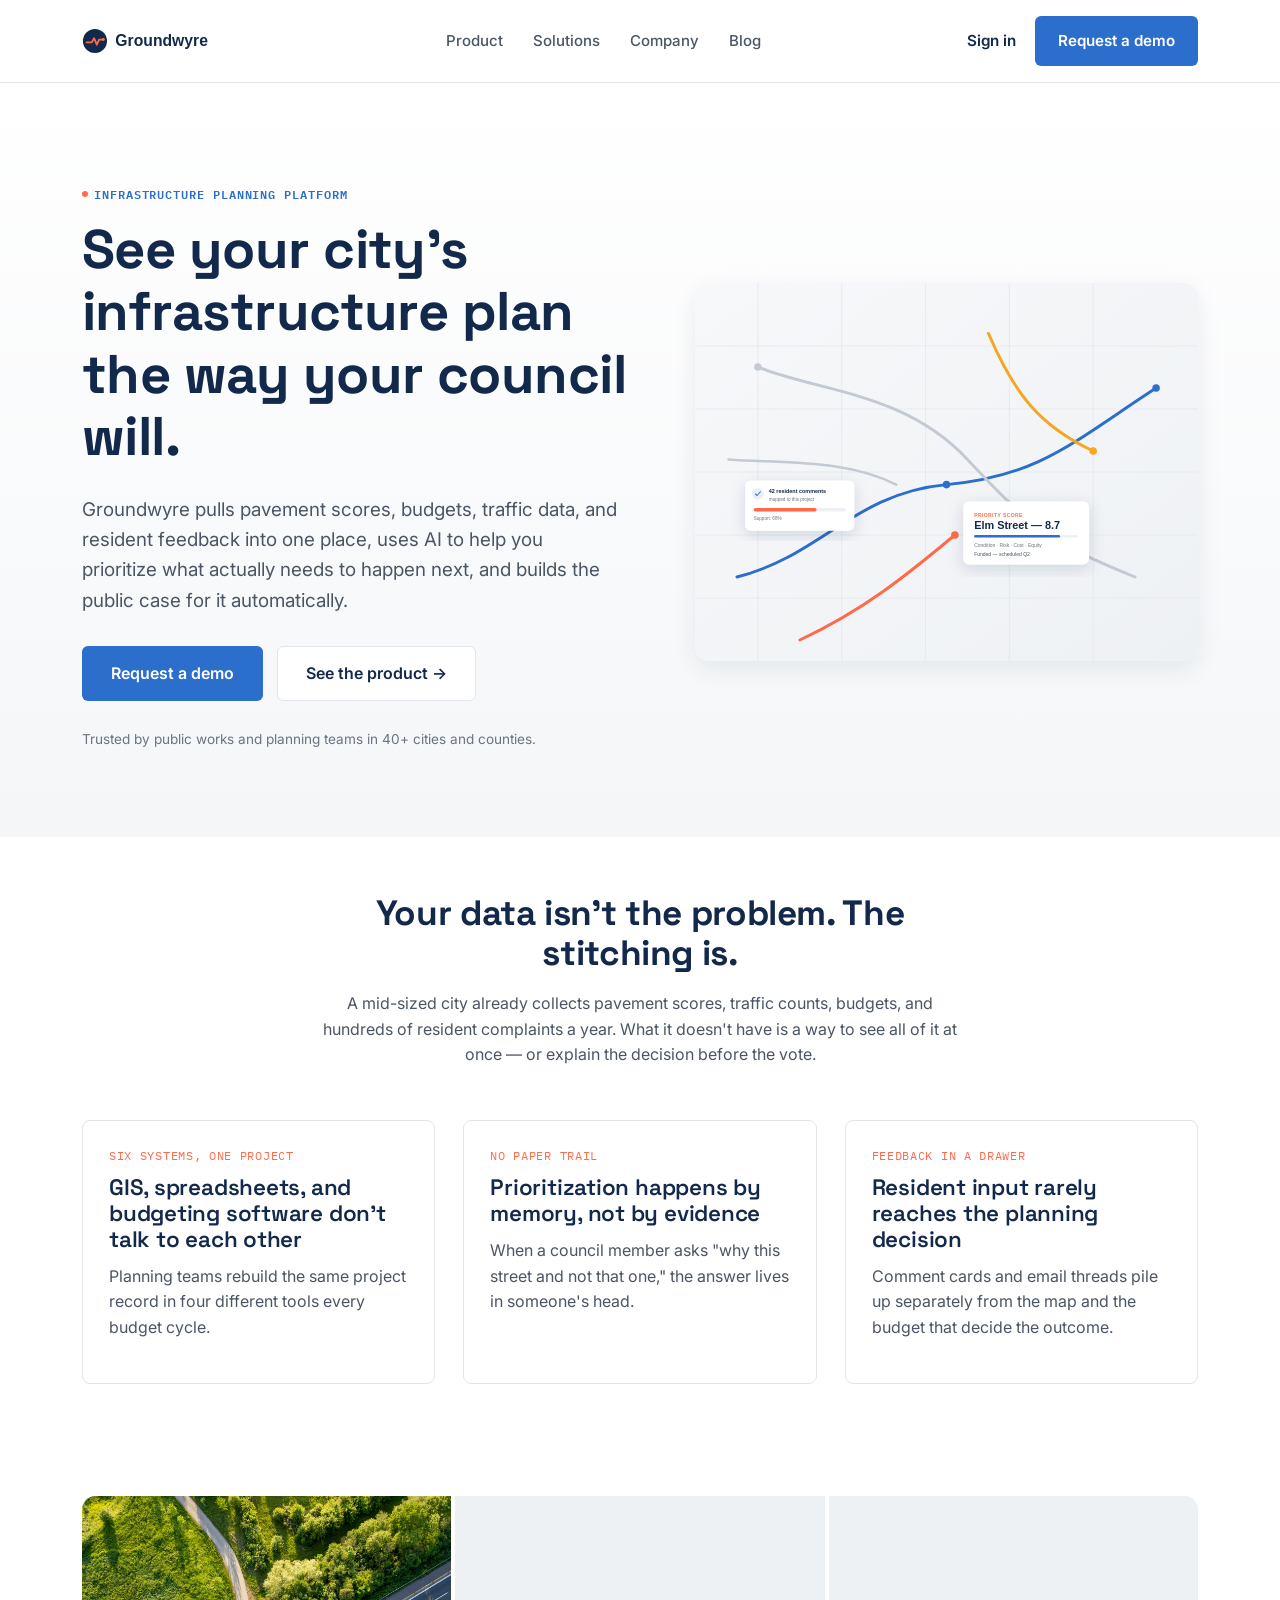
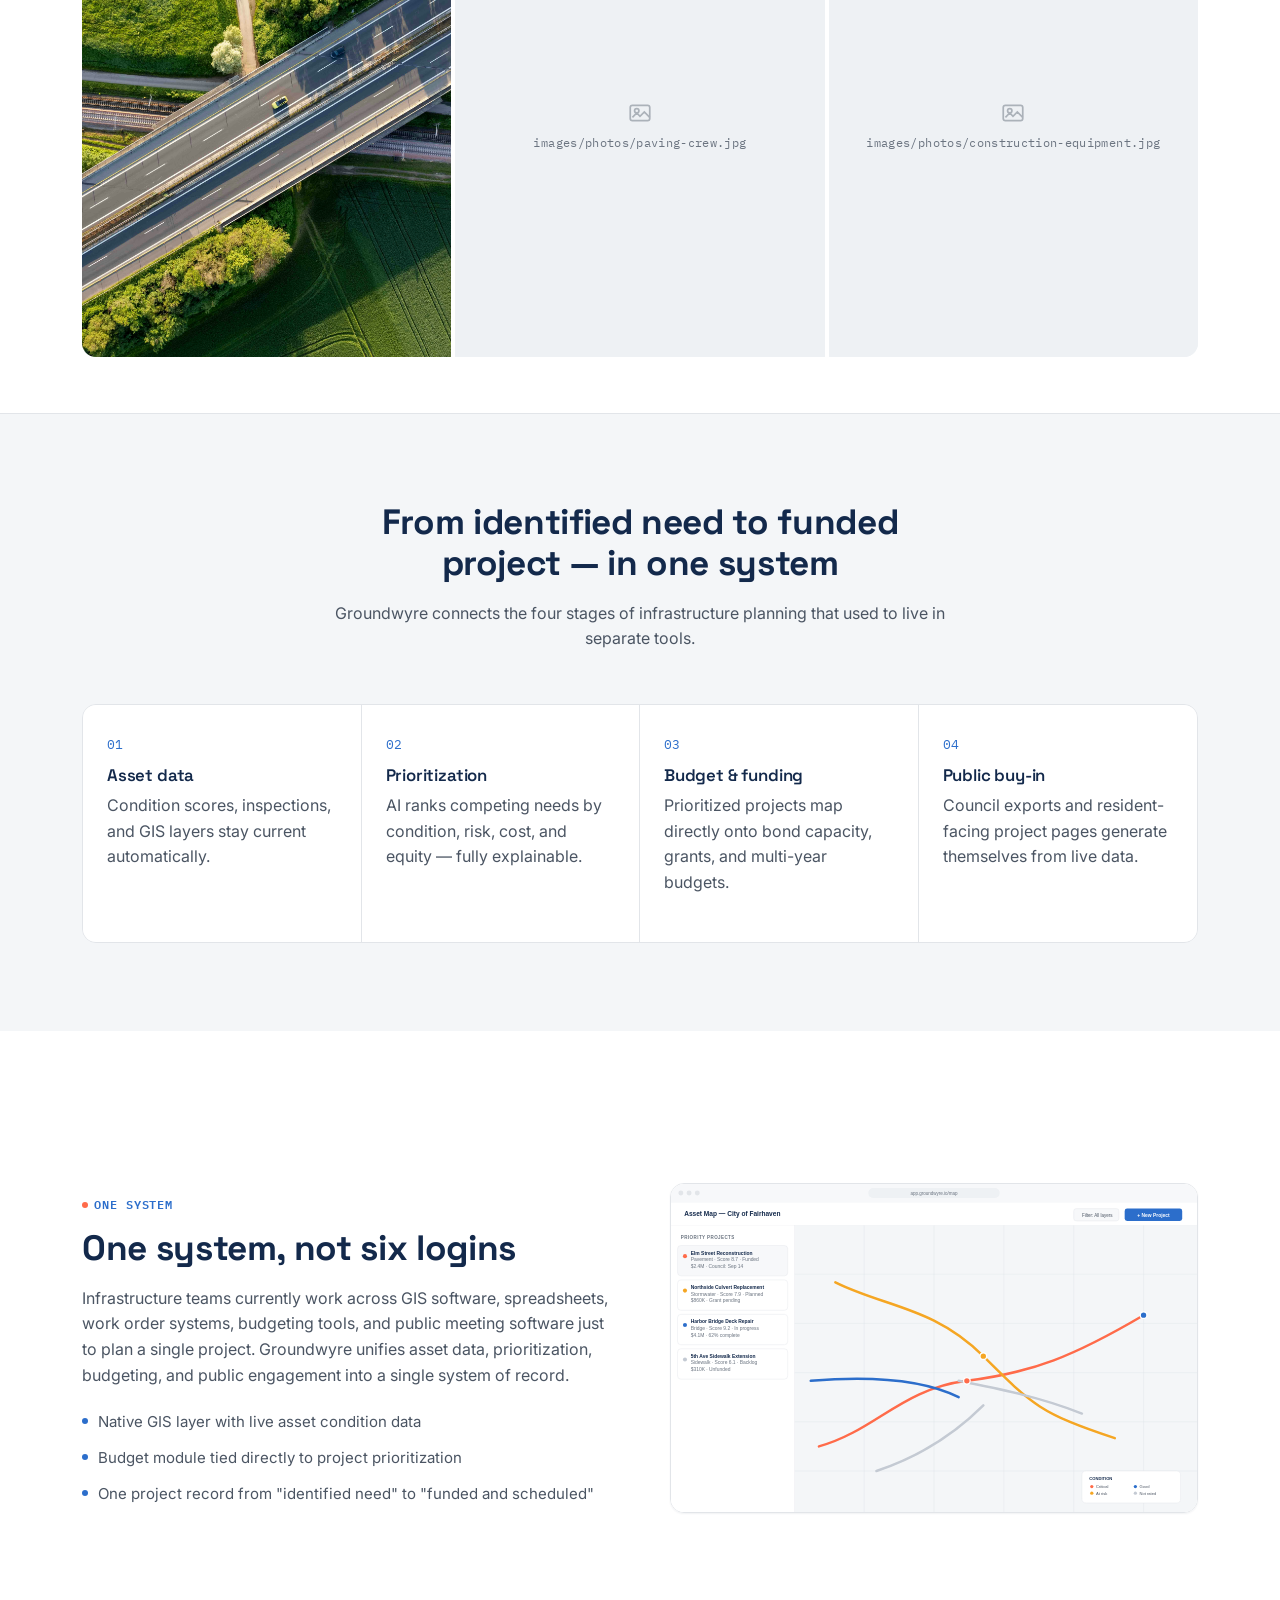
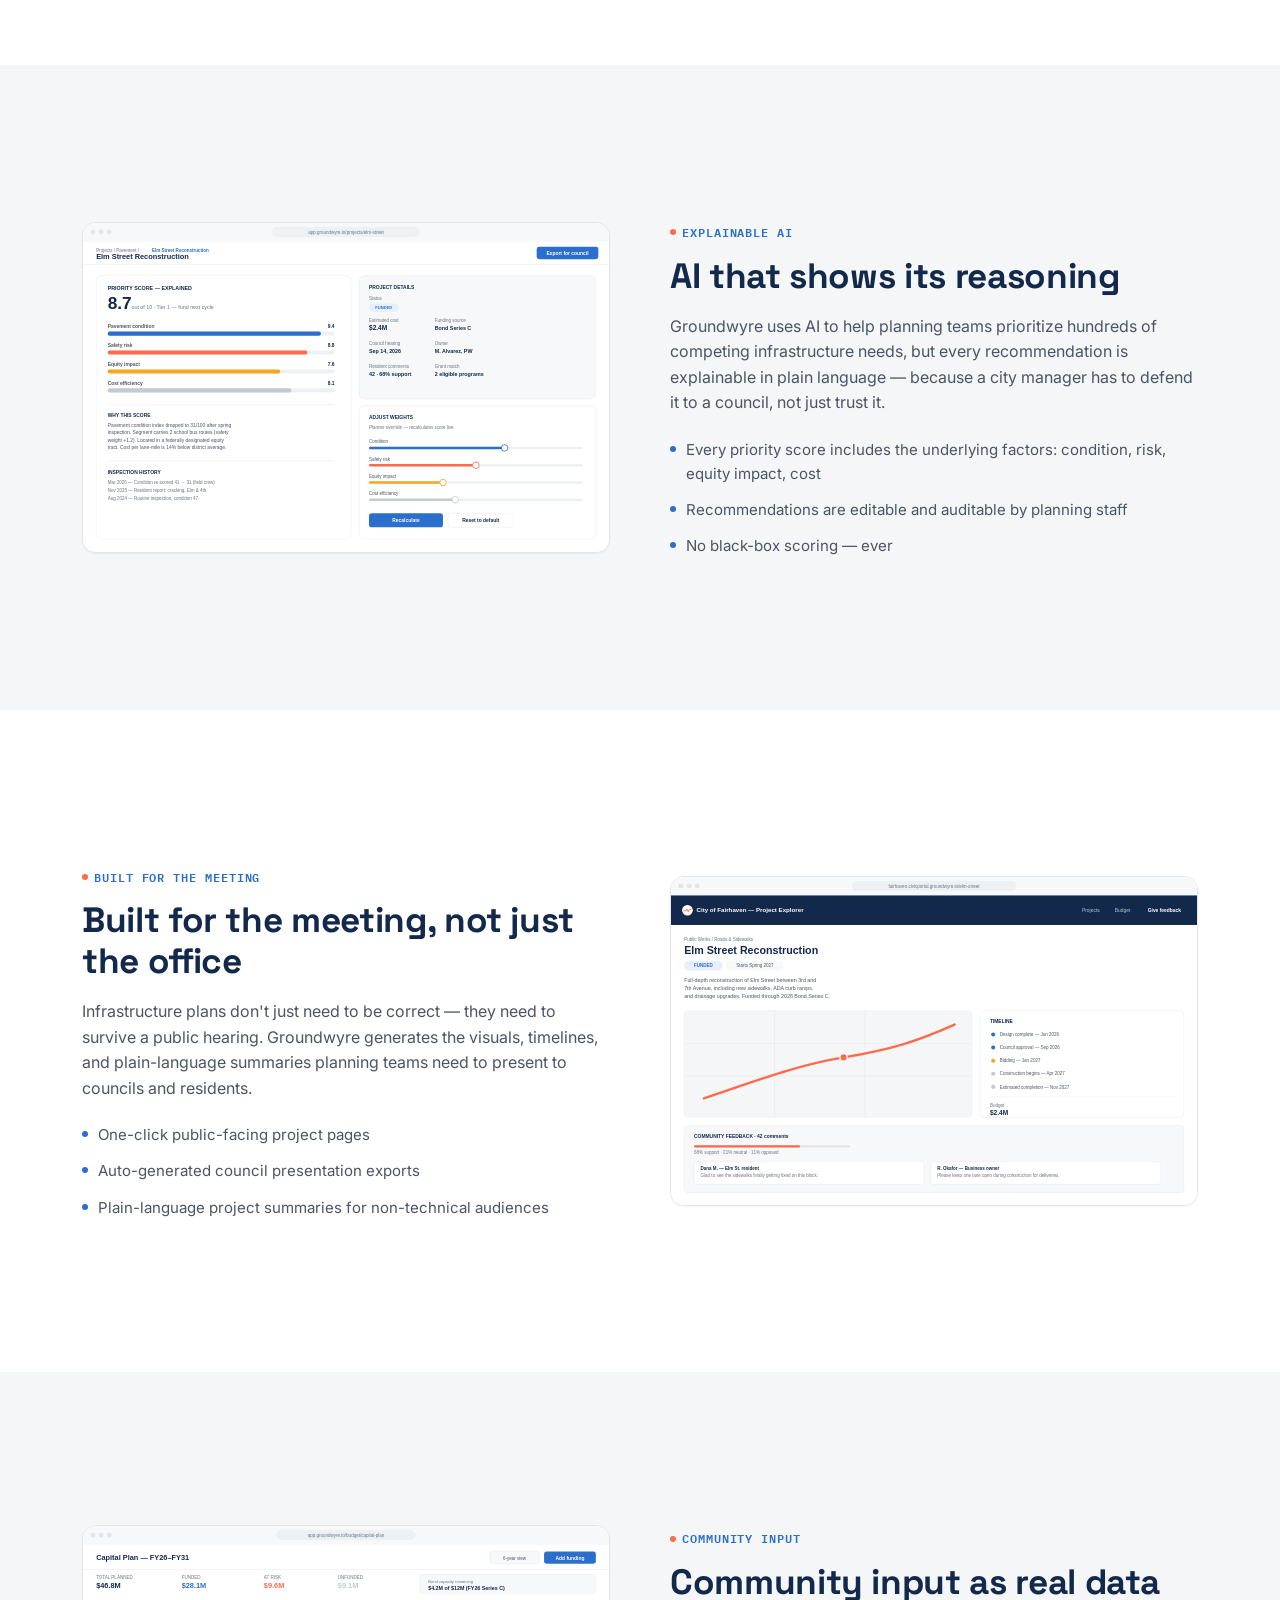
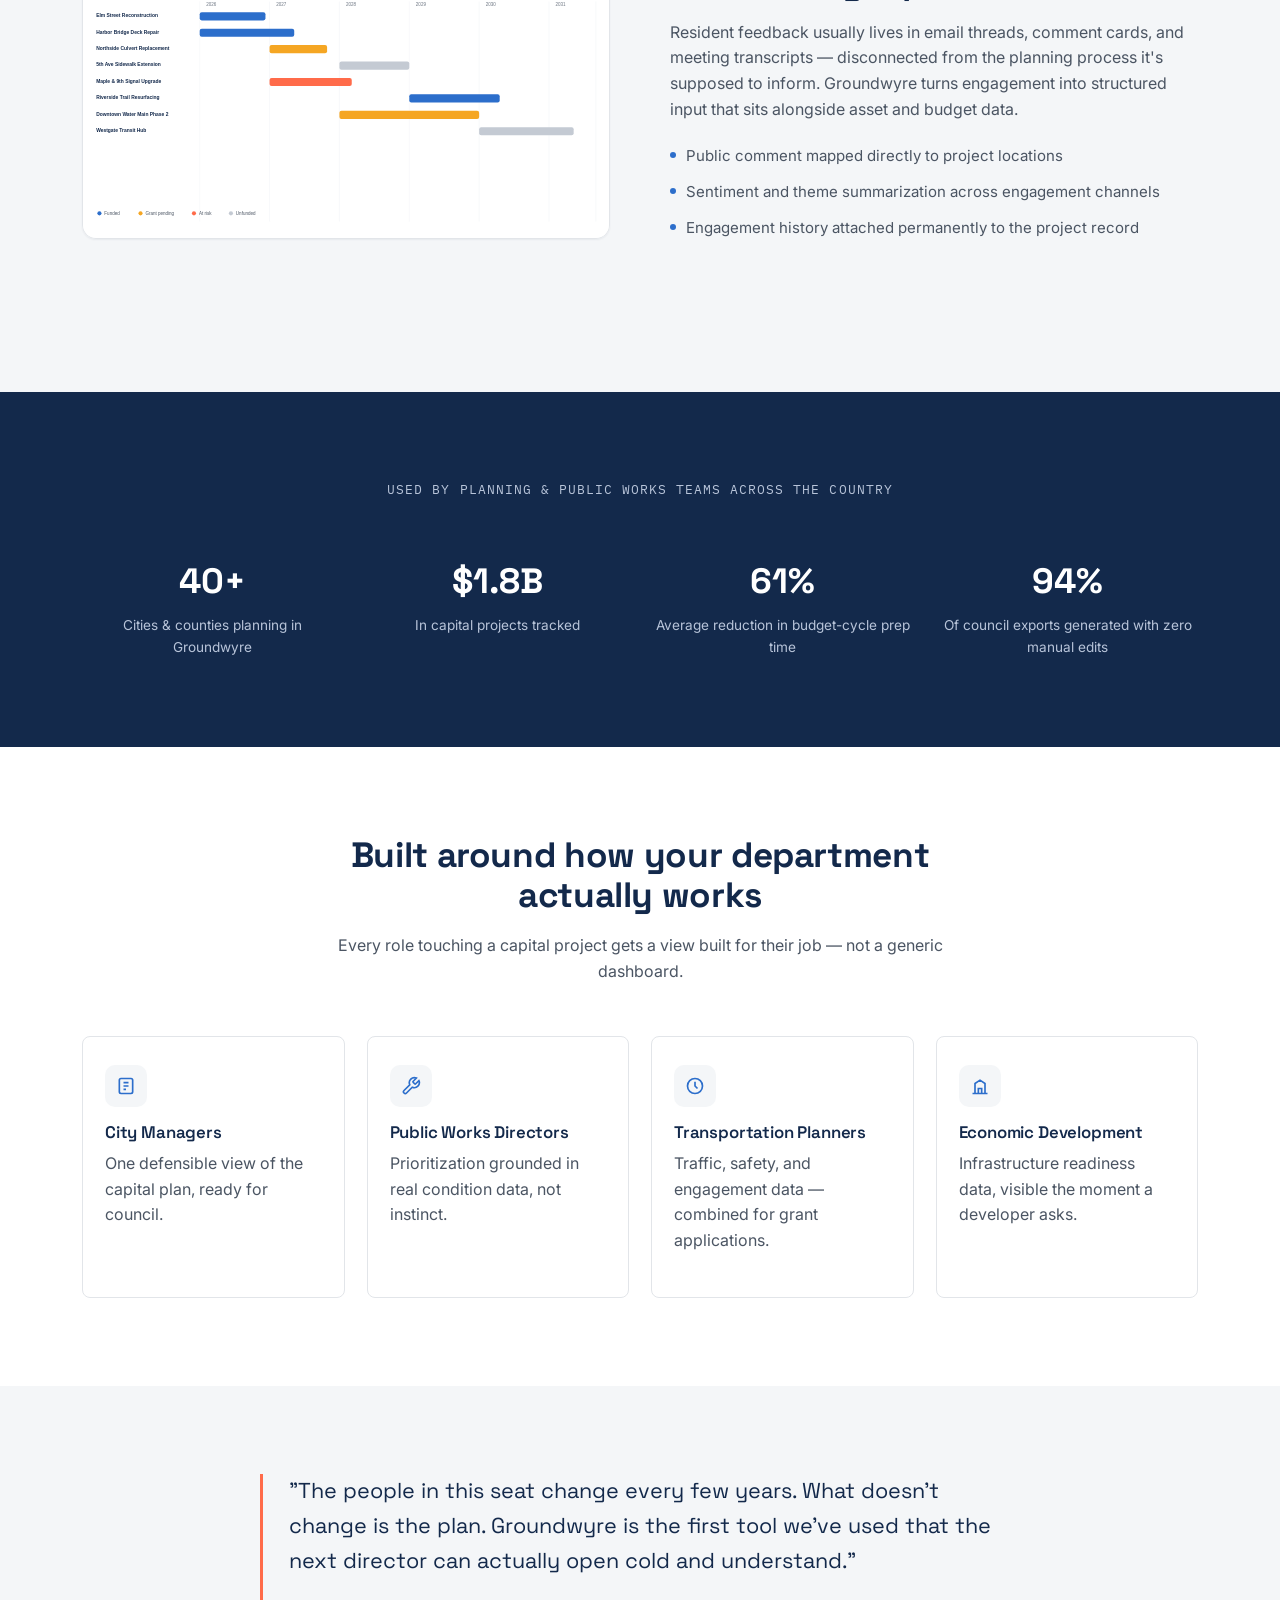
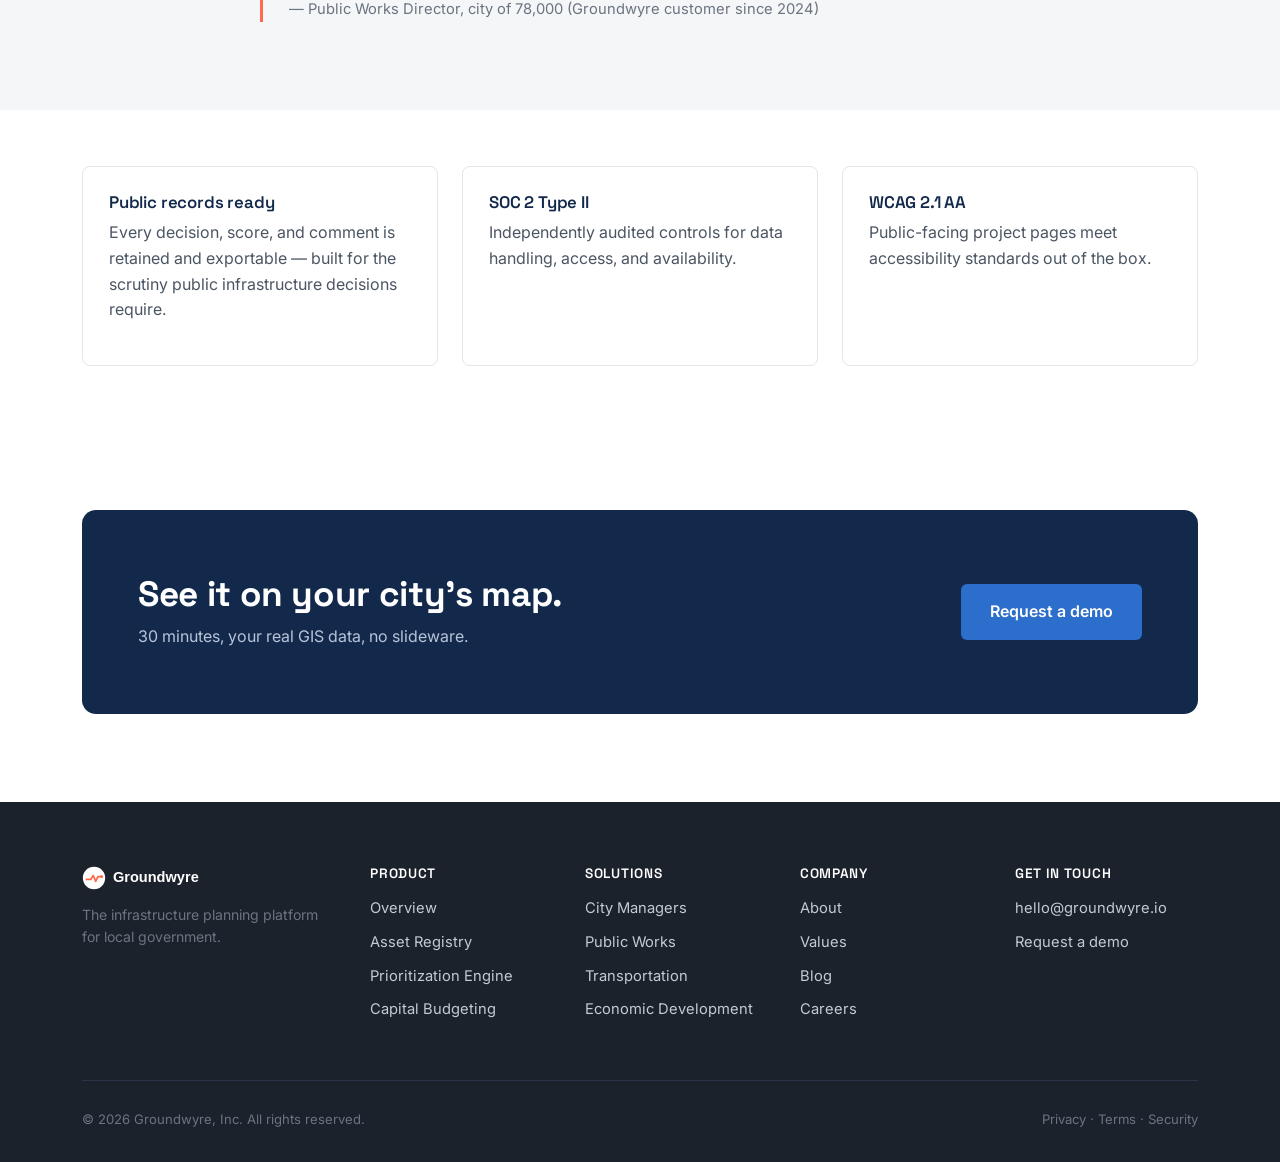
==== index.html @ 6da7a2d2 "Add files via upload" ====
<!--
  Groundwyre is a fictional B2B SaaS brand built as demo content for Avey.io.
  Not a real company. Do not treat contact addresses, logos, or claims as real.
-->
<!DOCTYPE html>
<html lang="en">
<head>
<meta charset="UTF-8">
<meta name="robots" content="noindex, nofollow">
<meta name="viewport" content="width=device-width, initial-scale=1.0">
<title>Groundwyre — Infrastructure Planning Platform for Local Government</title>
<meta name="description" content="Groundwyre unifies asset data, AI-assisted prioritization, and community engagement into one system of record — so infrastructure teams can plan, fund, and explain capital projects without leaving the platform.">
<meta property="og:title" content="Groundwyre — Infrastructure Planning Platform for Local Government">
<meta property="og:description" content="One system for asset data, AI prioritization, budgeting, and community engagement — built for city and county infrastructure teams.">
<meta property="og:image" content="images/og-image.svg">
<meta property="og:type" content="website">
<link rel="icon" href="assets/favicon.svg" type="image/svg+xml">
<link rel="preconnect" href="https://fonts.googleapis.com">
<link href="https://fonts.googleapis.com/css2?family=Space+Grotesk:wght@500;700&family=Inter:wght@400;500;600;700&family=IBM+Plex+Mono:wght@500&display=swap" rel="stylesheet">
<link rel="stylesheet" href="assets/styles.css">
</head>
<body>

<header class="site-header">
  <div class="nav-inner">
    <a class="brand" href="index.html"><img src="assets/logo.svg" alt="Groundwyre"></a>
    <nav class="primary-nav">
      <a href="product.html">Product</a>
      <a href="solutions.html">Solutions</a>
      <a href="company.html">Company</a>
      <a href="blog/index.html">Blog</a>
    </nav>
    <div class="nav-cta">
      <a href="#" class="btn btn-ghost">Sign in</a>
      <a href="#demo" class="btn btn-primary">Request a demo</a>
    </div>
  </div>
</header>

<!-- HERO -->
<section class="hero">
  <div class="container hero-grid">
    <div>
      <div class="eyebrow">Infrastructure Planning Platform</div>
      <h1>See your city's infrastructure plan the way your council will.</h1>
      <p class="lede">Groundwyre pulls pavement scores, budgets, traffic data, and resident feedback into one place, uses AI to help you prioritize what actually needs to happen next, and builds the public case for it automatically.</p>
      <div class="hero-actions">
        <a href="#demo" class="btn btn-primary btn-lg">Request a demo</a>
        <a href="product.html" class="btn btn-secondary btn-lg">See the product →</a>
      </div>
      <p class="hero-note">Trusted by public works and planning teams in 40+ cities and counties.</p>
    </div>
    <div class="hero-visual">
      <img src="images/hero-graphic.svg" alt="Abstract map of city infrastructure with a priority score panel and resident engagement panel">
    </div>
  </div>
</section>

<!-- PROBLEM FRAMING -->
<section class="tight">
  <div class="container">
    <div class="section-head">
      <h2>Your data isn't the problem. The stitching is.</h2>
      <p>A mid-sized city already collects pavement scores, traffic counts, budgets, and hundreds of resident complaints a year. What it doesn't have is a way to see all of it at once — or explain the decision before the vote.</p>
    </div>
    <div class="problem-strip">
      <div class="problem-card">
        <span class="tag">Six systems, one project</span>
        <h3>GIS, spreadsheets, and budgeting software don't talk to each other</h3>
        <p>Planning teams rebuild the same project record in four different tools every budget cycle.</p>
      </div>
      <div class="problem-card">
        <span class="tag">No paper trail</span>
        <h3>Prioritization happens by memory, not by evidence</h3>
        <p>When a council member asks "why this street and not that one," the answer lives in someone's head.</p>
      </div>
      <div class="problem-card">
        <span class="tag">Feedback in a drawer</span>
        <h3>Resident input rarely reaches the planning decision</h3>
        <p>Comment cards and email threads pile up separately from the map and the budget that decide the outcome.</p>
      </div>
    </div>
  </div>
</section>

<!-- PHOTOGRAPHY STRIP -->
<section class="tight">
  <div class="container">
    <div class="photo-strip">
      <div class="photo-frame">
        <div class="photo-frame-label">
          <svg width="26" height="26" viewBox="0 0 24 24" fill="none" stroke="currentColor" stroke-width="1.6"><rect x="3" y="5" width="18" height="14" rx="2"/><circle cx="9" cy="10" r="2"/><path d="M21 16l-5-5-4 4-3-3-4 4"/></svg>
          <span>images/photos/aerial-highway.jpg</span>
        </div>
        <img src="images/photos/aerial-highway.jpg" alt="Aerial view of a highway and bridge interchange" onerror="this.remove()">
      </div>
      <div class="photo-frame">
        <div class="photo-frame-label">
          <svg width="26" height="26" viewBox="0 0 24 24" fill="none" stroke="currentColor" stroke-width="1.6"><rect x="3" y="5" width="18" height="14" rx="2"/><circle cx="9" cy="10" r="2"/><path d="M21 16l-5-5-4 4-3-3-4 4"/></svg>
          <span>images/photos/paving-crew.jpg</span>
        </div>
        <img src="images/photos/paving-crew.jpg" alt="Road crew paving a residential street" onerror="this.remove()">
      </div>
      <div class="photo-frame">
        <div class="photo-frame-label">
          <svg width="26" height="26" viewBox="0 0 24 24" fill="none" stroke="currentColor" stroke-width="1.6"><rect x="3" y="5" width="18" height="14" rx="2"/><circle cx="9" cy="10" r="2"/><path d="M21 16l-5-5-4 4-3-3-4 4"/></svg>
          <span>images/photos/construction-equipment.jpg</span>
        </div>
        <img src="images/photos/construction-equipment.jpg" alt="Road construction equipment staged on wet asphalt" onerror="this.remove()">
      </div>
    </div>
  </div>
</section>

<hr class="divider">

<!-- PRODUCT FLOW -->
<section class="bg-fog">
  <div class="container">
    <div class="section-head">
      <h2>From identified need to funded project — in one system</h2>
      <p>Groundwyre connects the four stages of infrastructure planning that used to live in separate tools.</p>
    </div>
    <div class="flow">
      <div class="flow-step">
        <span class="num">01</span>
        <h4>Asset data</h4>
        <p>Condition scores, inspections, and GIS layers stay current automatically.</p>
      </div>
      <div class="flow-step">
        <span class="num">02</span>
        <h4>Prioritization</h4>
        <p>AI ranks competing needs by condition, risk, cost, and equity — fully explainable.</p>
      </div>
      <div class="flow-step">
        <span class="num">03</span>
        <h4>Budget &amp; funding</h4>
        <p>Prioritized projects map directly onto bond capacity, grants, and multi-year budgets.</p>
      </div>
      <div class="flow-step">
        <span class="num">04</span>
        <h4>Public buy-in</h4>
        <p>Council exports and resident-facing project pages generate themselves from live data.</p>
      </div>
    </div>
  </div>
</section>

<!-- PILLAR 1 -->
<section>
  <div class="container">
    <div class="pillar">
      <div class="pillar-content">
        <div class="eyebrow">One system</div>
        <h2>One system, not six logins</h2>
        <p>Infrastructure teams currently work across GIS software, spreadsheets, work order systems, budgeting tools, and public meeting software just to plan a single project. Groundwyre unifies asset data, prioritization, budgeting, and public engagement into a single system of record.</p>
        <ul class="pillar-proof">
          <li>Native GIS layer with live asset condition data</li>
          <li>Budget module tied directly to project prioritization</li>
          <li>One project record from "identified need" to "funded and scheduled"</li>
        </ul>
      </div>
      <div class="pillar-visual">
        <img src="images/screenshot-map.svg" alt="Groundwyre asset map dashboard showing color-coded road conditions and a priority project sidebar">
      </div>
    </div>
  </div>
</section>

<!-- PILLAR 2 -->
<section class="bg-fog">
  <div class="container">
    <div class="pillar">
      <div class="pillar-visual">
        <img src="images/screenshot-prioritization.svg" alt="Groundwyre prioritization engine showing an explainable priority score breakdown for a road project">
      </div>
      <div class="pillar-content">
        <div class="eyebrow">Explainable AI</div>
        <h2>AI that shows its reasoning</h2>
        <p>Groundwyre uses AI to help planning teams prioritize hundreds of competing infrastructure needs, but every recommendation is explainable in plain language — because a city manager has to defend it to a council, not just trust it.</p>
        <ul class="pillar-proof">
          <li>Every priority score includes the underlying factors: condition, risk, equity impact, cost</li>
          <li>Recommendations are editable and auditable by planning staff</li>
          <li>No black-box scoring — ever</li>
        </ul>
      </div>
    </div>
  </div>
</section>

<!-- PILLAR 3 -->
<section>
  <div class="container">
    <div class="pillar">
      <div class="pillar-content">
        <div class="eyebrow">Built for the meeting</div>
        <h2>Built for the meeting, not just the office</h2>
        <p>Infrastructure plans don't just need to be correct — they need to survive a public hearing. Groundwyre generates the visuals, timelines, and plain-language summaries planning teams need to present to councils and residents.</p>
        <ul class="pillar-proof">
          <li>One-click public-facing project pages</li>
          <li>Auto-generated council presentation exports</li>
          <li>Plain-language project summaries for non-technical audiences</li>
        </ul>
      </div>
      <div class="pillar-visual">
        <img src="images/screenshot-engagement.svg" alt="Groundwyre public engagement portal showing a resident-facing project page with timeline and comments">
      </div>
    </div>
  </div>
</section>

<!-- PILLAR 4 -->
<section class="bg-fog">
  <div class="container">
    <div class="pillar">
      <div class="pillar-visual">
        <img src="images/screenshot-budget.svg" alt="Groundwyre capital budget timeline showing multi-year funded, planned, and at-risk projects">
      </div>
      <div class="pillar-content">
        <div class="eyebrow">Community input</div>
        <h2>Community input as real data</h2>
        <p>Resident feedback usually lives in email threads, comment cards, and meeting transcripts — disconnected from the planning process it's supposed to inform. Groundwyre turns engagement into structured input that sits alongside asset and budget data.</p>
        <ul class="pillar-proof">
          <li>Public comment mapped directly to project locations</li>
          <li>Sentiment and theme summarization across engagement channels</li>
          <li>Engagement history attached permanently to the project record</li>
        </ul>
      </div>
    </div>
  </div>
</section>

<!-- SOCIAL PROOF -->
<section class="bg-navy">
  <div class="container">
    <div class="section-head">
      <p style="color:#B8C4D9; text-transform:uppercase; letter-spacing:0.08em; font-size:0.8rem; font-family: var(--font-mono);">Used by planning &amp; public works teams across the country</p>
    </div>
    <div class="stat-strip">
      <div><div class="stat-num">40+</div><div class="stat-label">Cities &amp; counties planning in Groundwyre</div></div>
      <div><div class="stat-num">$1.8B</div><div class="stat-label">In capital projects tracked</div></div>
      <div><div class="stat-num">61%</div><div class="stat-label">Average reduction in budget-cycle prep time</div></div>
      <div><div class="stat-num">94%</div><div class="stat-label">Of council exports generated with zero manual edits</div></div>
    </div>
  </div>
</section>

<!-- PERSONA ENTRY POINTS -->
<section>
  <div class="container">
    <div class="section-head">
      <h2>Built around how your department actually works</h2>
      <p>Every role touching a capital project gets a view built for their job — not a generic dashboard.</p>
    </div>
    <div class="persona-grid">
      <a class="persona-card" href="solutions.html#city-manager" style="text-decoration:none;">
        <div class="persona-icon"><svg width="20" height="20" viewBox="0 0 24 24" fill="none" stroke="#2C6ECB" stroke-width="2"><rect x="4" y="3" width="16" height="18" rx="2"/><path d="M9 8h6M9 12h6M9 16h3"/></svg></div>
        <h4>City Managers</h4>
        <p>One defensible view of the capital plan, ready for council.</p>
      </a>
      <a class="persona-card" href="solutions.html#public-works" style="text-decoration:none;">
        <div class="persona-icon"><svg width="20" height="20" viewBox="0 0 24 24" fill="none" stroke="#2C6ECB" stroke-width="2"><path d="M14.7 6.3a1 1 0 0 0 0 1.4l1.6 1.6a1 1 0 0 0 1.4 0l3.77-3.77a6 6 0 0 1-7.94 7.94l-6.91 6.91a2.12 2.12 0 0 1-3-3l6.91-6.91a6 6 0 0 1 7.94-7.94l-3.76 3.76z"/></svg></div>
        <h4>Public Works Directors</h4>
        <p>Prioritization grounded in real condition data, not instinct.</p>
      </a>
      <a class="persona-card" href="solutions.html#transportation" style="text-decoration:none;">
        <div class="persona-icon"><svg width="20" height="20" viewBox="0 0 24 24" fill="none" stroke="#2C6ECB" stroke-width="2"><circle cx="12" cy="12" r="9"/><path d="M12 7v5l3 3"/></svg></div>
        <h4>Transportation Planners</h4>
        <p>Traffic, safety, and engagement data — combined for grant applications.</p>
      </a>
      <a class="persona-card" href="solutions.html#econ-dev" style="text-decoration:none;">
        <div class="persona-icon"><svg width="20" height="20" viewBox="0 0 24 24" fill="none" stroke="#2C6ECB" stroke-width="2"><path d="M3 21h18M6 21V9l6-4 6 4v12M10 21v-6h4v6"/></svg></div>
        <h4>Economic Development</h4>
        <p>Infrastructure readiness data, visible the moment a developer asks.</p>
      </a>
    </div>
  </div>
</section>

<!-- PILLAR 5 -->
<section class="bg-fog">
  <div class="container text-center">
    <div class="quote-block" style="margin: 0 auto; text-align:left;">
      "The people in this seat change every few years. What doesn't change is the plan. Groundwyre is the first tool we've used that the next director can actually open cold and understand."
      <div class="quote-attribution">— Public Works Director, city of 78,000 (Groundwyre customer since 2024)</div>
    </div>
  </div>
</section>

<!-- SECURITY STRIP -->
<section class="tight">
  <div class="container">
    <div class="card-grid-3">
      <div class="card">
        <h4>Public records ready</h4>
        <p>Every decision, score, and comment is retained and exportable — built for the scrutiny public infrastructure decisions require.</p>
      </div>
      <div class="card">
        <h4>SOC 2 Type II</h4>
        <p>Independently audited controls for data handling, access, and availability.</p>
      </div>
      <div class="card">
        <h4>WCAG 2.1 AA</h4>
        <p>Public-facing project pages meet accessibility standards out of the box.</p>
      </div>
    </div>
  </div>
</section>

<!-- CTA -->
<section id="demo">
  <div class="container">
    <div class="cta-band">
      <div>
        <h2>See it on your city's map.</h2>
        <p>30 minutes, your real GIS data, no slideware.</p>
      </div>
      <a href="mailto:hello@groundwyre.io" class="btn btn-primary btn-lg">Request a demo</a>
    </div>
  </div>
</section>

<footer class="site-footer">
  <div class="container">
    <div class="footer-grid">
      <div>
        <div class="footer-brand"><img src="assets/logo-white.svg" alt="Groundwyre"></div>
        <p style="color:var(--slate-500); font-size:0.88rem; max-width:240px;">The infrastructure planning platform for local government.</p>
      </div>
      <div>
        <h4>Product</h4>
        <a href="product.html">Overview</a>
        <a href="product.html#asset-registry">Asset Registry</a>
        <a href="product.html#prioritization">Prioritization Engine</a>
        <a href="product.html#budgeting">Capital Budgeting</a>
      </div>
      <div>
        <h4>Solutions</h4>
        <a href="solutions.html#city-manager">City Managers</a>
        <a href="solutions.html#public-works">Public Works</a>
        <a href="solutions.html#transportation">Transportation</a>
        <a href="solutions.html#econ-dev">Economic Development</a>
      </div>
      <div>
        <h4>Company</h4>
        <a href="company.html">About</a>
        <a href="company.html#values">Values</a>
        <a href="blog/index.html">Blog</a>
        <a href="mailto:careers@groundwyre.io">Careers</a>
      </div>
      <div>
        <h4>Get in touch</h4>
        <a href="mailto:hello@groundwyre.io">hello@groundwyre.io</a>
        <a href="#demo">Request a demo</a>
      </div>
    </div>
    <div class="footer-bottom">
      <span>© 2026 Groundwyre, Inc. All rights reserved.</span>
      <span>Privacy · Terms · Security</span>
    </div>
  </div>
</footer>

</body>
</html>
---- assets/styles.css ----
/* ============================================================
   Groundwyre — Shared Brand Stylesheet
   Infrastructure planning platform for local government
   ============================================================ */

:root {
  --navy: #13294B;        /* Pulse Ink — primary */
  --blue: #2C6ECB;        /* Signal Blue — secondary / actions */
  --coral: #FF6B4A;       /* Civic Coral — accent */
  --amber: #F5A623;       /* Amber Flag — risk/priority accent */
  --slate-900: #1B222C;
  --slate-600: #4B5563;
  --slate-500: #6B7480;
  --slate-300: #C4CAD3;
  --slate-200: #E2E5E9;
  --slate-100: #EEF1F4;
  --slate-50: #F7F8FA;
  --white: #FFFFFF;
  --fog: #F4F6F8;

  --font-display: "Space Grotesk", "Helvetica Neue", Arial, sans-serif;
  --font-body: "Inter", "Helvetica Neue", Arial, sans-serif;
  --font-mono: "IBM Plex Mono", "SFMono-Regular", Menlo, monospace;

  --radius-sm: 6px;
  --radius-md: 8px;
  --radius-lg: 14px;
  --shadow-sm: 0 1px 2px rgba(19, 41, 75, 0.06);
  --shadow-md: 0 8px 24px rgba(19, 41, 75, 0.08);
  --container: 1180px;
}

* { box-sizing: border-box; }
html { scroll-behavior: smooth; }

body {
  margin: 0;
  font-family: var(--font-body);
  color: var(--slate-900);
  background: var(--white);
  font-size: 16px;
  line-height: 1.6;
  -webkit-font-smoothing: antialiased;
}

h1, h2, h3, h4 {
  font-family: var(--font-display);
  color: var(--navy);
  line-height: 1.15;
  margin: 0 0 0.5em 0;
  letter-spacing: -0.01em;
}

h1 { font-size: 3.2rem; font-weight: 700; }
h2 { font-size: 2.2rem; font-weight: 700; }
h3 { font-size: 1.4rem; font-weight: 600; }
h4 { font-size: 1.05rem; font-weight: 600; }

p { margin: 0 0 1em 0; color: var(--slate-600); }

a { color: var(--blue); text-decoration: none; }
a:hover { text-decoration: underline; }

.container {
  max-width: var(--container);
  margin: 0 auto;
  padding: 0 32px;
}

.eyebrow {
  display: inline-flex;
  align-items: center;
  gap: 6px;
  font-family: var(--font-mono);
  font-size: 0.72rem;
  letter-spacing: 0.08em;
  text-transform: uppercase;
  color: var(--blue);
  font-weight: 600;
  margin-bottom: 14px;
}
.eyebrow::before {
  content: "";
  width: 6px; height: 6px;
  border-radius: 50%;
  background: var(--coral);
  display: inline-block;
}

/* ---------- Buttons ---------- */
.btn {
  display: inline-flex;
  align-items: center;
  gap: 8px;
  font-family: var(--font-body);
  font-weight: 600;
  font-size: 0.95rem;
  padding: 12px 22px;
  border-radius: var(--radius-sm);
  border: 1px solid transparent;
  cursor: pointer;
  text-decoration: none;
  transition: transform 0.12s ease, box-shadow 0.12s ease, background 0.12s ease;
}
.btn:hover { text-decoration: none; }
.btn-primary {
  background: var(--blue);
  color: var(--white);
}
.btn-primary:hover { background: #235baf; box-shadow: var(--shadow-md); }
.btn-secondary {
  background: var(--white);
  color: var(--navy);
  border-color: var(--slate-200);
}
.btn-secondary:hover { border-color: var(--slate-300); background: var(--slate-50); }
.btn-ghost {
  background: transparent;
  color: var(--navy);
  padding: 12px 4px;
}
.btn-lg { padding: 14px 28px; font-size: 1rem; }

/* ---------- Nav ---------- */
header.site-header {
  position: sticky;
  top: 0;
  z-index: 50;
  background: rgba(255,255,255,0.92);
  backdrop-filter: blur(8px);
  border-bottom: 1px solid var(--slate-200);
}
.nav-inner {
  display: flex;
  align-items: center;
  justify-content: space-between;
  padding: 16px 32px;
  max-width: var(--container);
  margin: 0 auto;
}
.brand {
  display: flex;
  align-items: center;
  gap: 10px;
  font-family: var(--font-display);
  font-weight: 700;
  font-size: 1.2rem;
  color: var(--navy);
}
.brand img { height: 26px; width: auto; display: block; }
nav.primary-nav { display: flex; align-items: center; gap: 30px; }
nav.primary-nav a {
  color: var(--slate-600);
  font-weight: 500;
  font-size: 0.94rem;
}
nav.primary-nav a:hover { color: var(--navy); text-decoration: none; }
.nav-cta { display: flex; align-items: center; gap: 14px; }

/* ---------- Hero ---------- */
.hero {
  padding: 96px 0 72px;
  background: linear-gradient(180deg, var(--white) 0%, var(--fog) 100%);
}
.hero-grid {
  display: grid;
  grid-template-columns: 1.05fr 0.95fr;
  gap: 56px;
  align-items: center;
}
.hero h1 { font-size: 3.4rem; }
.hero .lede {
  font-size: 1.18rem;
  color: var(--slate-600);
  max-width: 540px;
  margin-bottom: 30px;
}
.hero-actions { display: flex; gap: 14px; align-items: center; margin-bottom: 28px; }
.hero-note { font-size: 0.85rem; color: var(--slate-500); }
.hero-visual img { width: 100%; display: block; border-radius: var(--radius-lg); box-shadow: var(--shadow-md); }

/* ---------- Sections ---------- */
section { padding: 88px 0; }
section.tight { padding: 56px 0; }
.section-head { max-width: 640px; margin: 0 auto 52px; text-align: center; }
.section-head.left { margin: 0 0 44px; text-align: left; }
.bg-fog { background: var(--fog); }
.bg-navy { background: var(--navy); color: var(--white); }
.bg-navy h2, .bg-navy h3, .bg-navy h4 { color: var(--white); }
.bg-navy p { color: #B8C4D9; }

.divider {
  height: 1px;
  background: var(--slate-200);
  border: none;
  margin: 0;
}

/* ---------- Problem strip ---------- */
.problem-strip {
  display: grid;
  grid-template-columns: repeat(3, 1fr);
  gap: 28px;
}
.problem-card {
  padding: 26px;
  border: 1px solid var(--slate-200);
  border-radius: var(--radius-md);
  background: var(--white);
}
.problem-card .tag {
  font-family: var(--font-mono);
  font-size: 0.72rem;
  color: var(--coral);
  text-transform: uppercase;
  letter-spacing: 0.06em;
  margin-bottom: 10px;
  display: block;
}

/* ---------- Flow ---------- */
.flow {
  display: grid;
  grid-template-columns: repeat(4, 1fr);
  gap: 0;
  border: 1px solid var(--slate-200);
  border-radius: var(--radius-lg);
  overflow: hidden;
}
.flow-step {
  padding: 30px 24px;
  border-right: 1px solid var(--slate-200);
  background: var(--white);
}
.flow-step:last-child { border-right: none; }
.flow-step .num {
  font-family: var(--font-mono);
  color: var(--blue);
  font-size: 0.8rem;
  margin-bottom: 10px;
  display: block;
}

/* ---------- Pillars ---------- */
.pillar {
  display: grid;
  grid-template-columns: 1fr 1fr;
  gap: 60px;
  align-items: center;
  padding: 64px 0;
}
.pillar:nth-child(even) .pillar-visual { order: 2; }
.pillar-visual img {
  width: 100%;
  display: block;
  border-radius: var(--radius-lg);
  border: 1px solid var(--slate-200);
  box-shadow: var(--shadow-sm);
}
.pillar-proof {
  list-style: none;
  padding: 0;
  margin: 22px 0 0;
  display: flex;
  flex-direction: column;
  gap: 12px;
}
.pillar-proof li {
  display: flex;
  gap: 10px;
  font-size: 0.94rem;
  color: var(--slate-600);
}
.pillar-proof li::before {
  content: "";
  min-width: 6px; height: 6px;
  border-radius: 50%;
  background: var(--blue);
  margin-top: 8px;
}

/* ---------- Persona cards ---------- */
.persona-grid {
  display: grid;
  grid-template-columns: repeat(4, 1fr);
  gap: 22px;
}
.persona-card {
  padding: 28px 22px;
  border-radius: var(--radius-md);
  border: 1px solid var(--slate-200);
  background: var(--white);
  transition: box-shadow 0.12s ease, transform 0.12s ease;
}
.persona-card:hover { box-shadow: var(--shadow-md); transform: translateY(-2px); }
.persona-icon {
  width: 42px; height: 42px;
  border-radius: 10px;
  background: var(--fog);
  display: flex; align-items: center; justify-content: center;
  margin-bottom: 16px;
}

/* ---------- Cards / grid generic ---------- */
.card-grid-3 { display: grid; grid-template-columns: repeat(3, 1fr); gap: 24px; }
.card-grid-2 { display: grid; grid-template-columns: repeat(2, 1fr); gap: 24px; }
.card {
  border: 1px solid var(--slate-200);
  border-radius: var(--radius-md);
  padding: 26px;
  background: var(--white);
}

/* ---------- Stat strip ---------- */
.stat-strip {
  display: grid;
  grid-template-columns: repeat(4, 1fr);
  gap: 24px;
  text-align: center;
}
.stat-strip .stat-num {
  font-family: var(--font-display);
  font-size: 2.2rem;
  font-weight: 700;
  color: var(--white);
}
.stat-strip .stat-label {
  font-size: 0.85rem;
  color: #B8C4D9;
  margin-top: 6px;
}

/* ---------- Logo strip ---------- */
.logo-strip {
  display: flex;
  align-items: center;
  justify-content: space-between;
  flex-wrap: wrap;
  gap: 28px;
  padding: 28px 0;
  opacity: 0.9;
}
.logo-strip span {
  font-family: var(--font-mono);
  color: var(--slate-500);
  font-size: 0.85rem;
  letter-spacing: 0.03em;
}

/* ---------- Quote ---------- */
.quote-block {
  border-left: 3px solid var(--coral);
  padding-left: 26px;
  font-family: var(--font-display);
  font-size: 1.35rem;
  color: var(--navy);
  max-width: 760px;
  margin: 0 auto;
}
.quote-attribution {
  margin-top: 20px;
  font-family: var(--font-body);
  font-size: 0.92rem;
  color: var(--slate-500);
}

/* ---------- Avatar ---------- */
.avatar {
  width: 46px; height: 46px;
  border-radius: 50%;
  display: flex; align-items: center; justify-content: center;
  font-family: var(--font-display);
  font-weight: 700;
  font-size: 0.95rem;
  color: var(--white);
  flex-shrink: 0;
}

/* ---------- CTA band ---------- */
.cta-band {
  background: var(--navy);
  border-radius: var(--radius-lg);
  padding: 64px 56px;
  display: flex;
  align-items: center;
  justify-content: space-between;
  gap: 40px;
}
.cta-band h2 { color: var(--white); margin-bottom: 10px; }
.cta-band p { color: #B8C4D9; margin: 0; }

/* ---------- Footer ---------- */
footer.site-footer {
  background: var(--slate-900);
  color: var(--slate-300);
  padding: 64px 0 32px;
}
.footer-grid {
  display: grid;
  grid-template-columns: 1.4fr 1fr 1fr 1fr 1fr;
  gap: 32px;
  margin-bottom: 48px;
}
.footer-grid h4 { color: var(--white); font-size: 0.85rem; text-transform: uppercase; letter-spacing: 0.05em; margin-bottom: 16px; }
.footer-grid a { display: block; color: var(--slate-300); font-size: 0.92rem; margin-bottom: 10px; }
.footer-grid a:hover { color: var(--white); text-decoration: none; }
.footer-brand { display: flex; align-items: center; gap: 10px; margin-bottom: 14px; }
.footer-brand img { height: 24px; }
/* ---------- Photography ---------- */
.photo-frame {
  position: relative;
  border-radius: var(--radius-lg);
  overflow: hidden;
  background: var(--slate-100);
  display: flex;
  align-items: center;
  justify-content: center;
  aspect-ratio: 16 / 10;
}
.photo-frame.square { aspect-ratio: 1 / 1; }
.photo-frame.wide { aspect-ratio: 21 / 9; }
.photo-frame img {
  width: 100%;
  height: 100%;
  object-fit: cover;
  display: block;
  position: relative;
  z-index: 1;
}
.photo-frame-label {
  position: absolute;
  inset: 0;
  display: flex;
  flex-direction: column;
  align-items: center;
  justify-content: center;
  gap: 8px;
  text-align: center;
  padding: 20px;
  color: var(--slate-500);
  font-family: var(--font-mono);
  font-size: 0.72rem;
  letter-spacing: 0.03em;
  background: repeating-linear-gradient(135deg, var(--slate-100), var(--slate-100) 10px, #EEF1F4 10px, #EEF1F4 20px);
}
.photo-frame-label svg { opacity: 0.5; }
.photo-strip {
  display: grid;
  grid-template-columns: repeat(3, 1fr);
  gap: 4px;
  border-radius: var(--radius-lg);
  overflow: hidden;
}
.photo-strip .photo-frame { border-radius: 0; aspect-ratio: 4/5; }

.footer-bottom {
  display: flex;
  justify-content: space-between;
  align-items: center;
  padding-top: 28px;
  border-top: 1px solid #2A3548;
  font-size: 0.82rem;
  color: var(--slate-500);
}

/* ---------- Badges / chips ---------- */
.chip {
  display: inline-block;
  font-family: var(--font-mono);
  font-size: 0.72rem;
  padding: 4px 10px;
  border-radius: 999px;
  background: var(--slate-100);
  color: var(--slate-600);
}
.chip.coral { background: #FFEDE6; color: #C24A2E; }
.chip.blue { background: #E7EFFB; color: var(--blue); }
.chip.amber { background: #FDF1DC; color: #A6650E; }

/* ---------- Page header (interior pages) ---------- */
.page-header {
  padding: 72px 0 56px;
  background: var(--fog);
  border-bottom: 1px solid var(--slate-200);
}
.page-header h1 { font-size: 2.6rem; }
.page-header .lede { max-width: 620px; font-size: 1.08rem; color: var(--slate-600); }

/* ---------- Module list (product page) ---------- */
.module {
  display: grid;
  grid-template-columns: 0.9fr 1.1fr;
  gap: 52px;
  padding: 60px 0;
  align-items: center;
  border-bottom: 1px solid var(--slate-200);
}
.module:last-child { border-bottom: none; }
.module:nth-child(even) .module-visual { order: -1; }
.module-visual img {
  width: 100%;
  border-radius: var(--radius-lg);
  border: 1px solid var(--slate-200);
  box-shadow: var(--shadow-sm);
}
.module-index {
  font-family: var(--font-mono);
  color: var(--blue);
  font-size: 0.8rem;
  display: block;
  margin-bottom: 10px;
}

/* ---------- Persona detail (solutions page) ---------- */
.persona-detail {
  display: grid;
  grid-template-columns: 0.85fr 1.15fr;
  gap: 44px;
  padding: 52px;
  border: 1px solid var(--slate-200);
  border-radius: var(--radius-lg);
  margin-bottom: 28px;
}
.persona-detail .role-tag { color: var(--blue); font-family: var(--font-mono); font-size: 0.78rem; text-transform: uppercase; letter-spacing: 0.05em; }
.persona-detail dl { margin: 0; }
.persona-detail dt { font-weight: 600; color: var(--navy); margin-top: 18px; font-size: 0.92rem; }
.persona-detail dd { margin: 6px 0 0; color: var(--slate-600); font-size: 0.94rem; }

/* ---------- Values grid (company page) ---------- */
.value-card {
  padding: 28px;
  border-radius: var(--radius-md);
  background: var(--fog);
}
.value-card h4 { margin-bottom: 10px; }

/* ---------- Blog ---------- */
.blog-grid { display: grid; grid-template-columns: repeat(3, 1fr); gap: 28px; }
.blog-card {
  border: 1px solid var(--slate-200);
  border-radius: var(--radius-md);
  overflow: hidden;
  background: var(--white);
}
.blog-card img { width: 100%; display: block; border-bottom: 1px solid var(--slate-200); }
.blog-card .blog-card-body { padding: 22px; }
.blog-card .blog-meta { font-family: var(--font-mono); font-size: 0.72rem; color: var(--slate-500); margin-bottom: 10px; text-transform: uppercase; letter-spacing: 0.04em; }
.blog-card h3 { font-size: 1.1rem; margin-bottom: 8px; }
.blog-card p { font-size: 0.92rem; }

article.post {
  max-width: 720px;
  margin: 0 auto;
}
article.post .post-meta {
  font-family: var(--font-mono);
  font-size: 0.78rem;
  color: var(--slate-500);
  text-transform: uppercase;
  letter-spacing: 0.05em;
  margin-bottom: 18px;
}
article.post h1 { font-size: 2.4rem; }
article.post .post-lede { font-size: 1.15rem; color: var(--slate-600); }
article.post figure { margin: 36px 0; }
article.post figure img { width: 100%; border-radius: var(--radius-md); border: 1px solid var(--slate-200); }
article.post figcaption { font-size: 0.85rem; color: var(--slate-500); margin-top: 10px; }
article.post h2 { font-size: 1.6rem; margin-top: 40px; }
article.post p, article.post li { color: var(--slate-600); font-size: 1.02rem; }
article.post blockquote {
  border-left: 3px solid var(--coral);
  margin: 32px 0;
  padding-left: 22px;
  font-family: var(--font-display);
  font-size: 1.2rem;
  color: var(--navy);
}

/* ---------- Utility ---------- */
.text-center { text-align: center; }
.mt-0 { margin-top: 0; }
.mb-0 { margin-bottom: 0; }
.max-w-sm { max-width: 480px; }
.max-w-md { max-width: 640px; }

/* ---------- Responsive ---------- */
@media (max-width: 980px) {
  .hero-grid, .pillar, .module, .persona-detail { grid-template-columns: 1fr; }
  .pillar-visual, .module-visual { order: -1 !important; }
  .problem-strip, .persona-grid, .card-grid-3, .stat-strip, .footer-grid, .blog-grid, .flow { grid-template-columns: repeat(2, 1fr); }
  .flow-step { border-right: none; border-bottom: 1px solid var(--slate-200); }
  nav.primary-nav { display: none; }
}
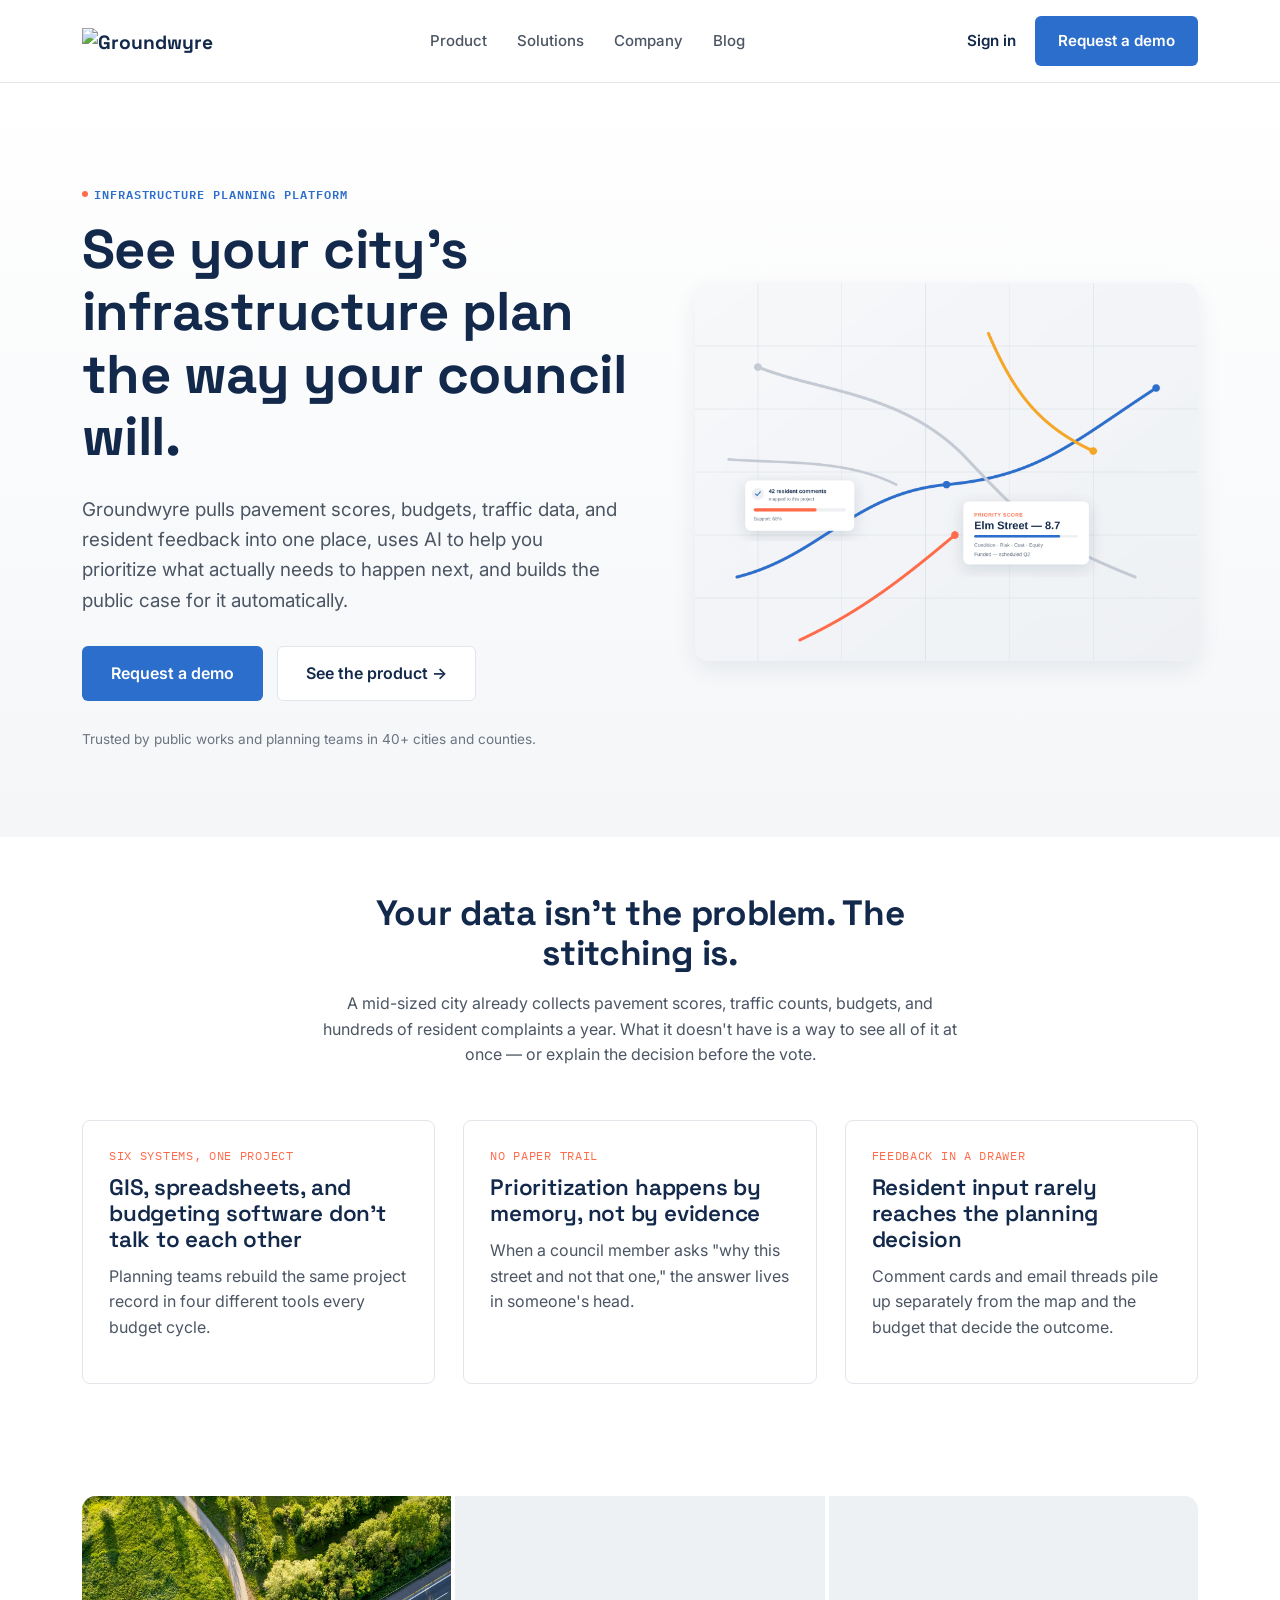
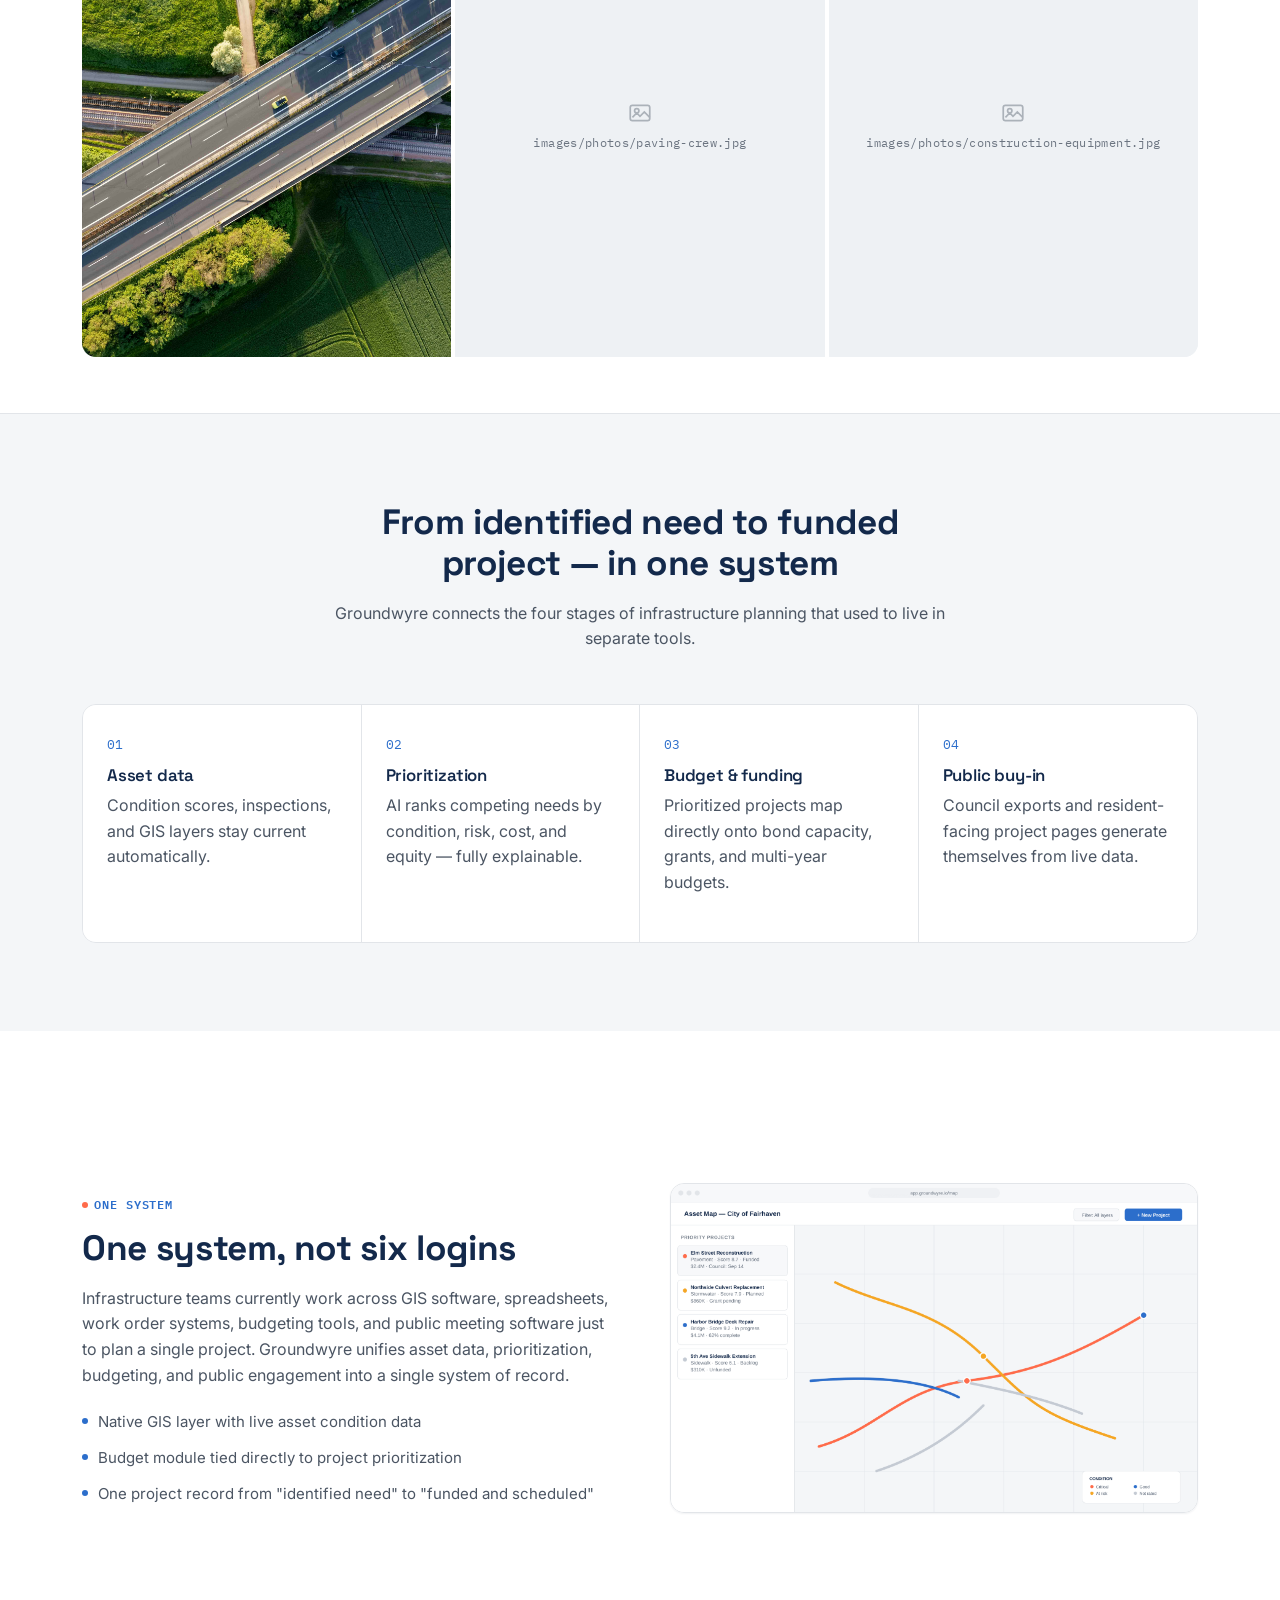
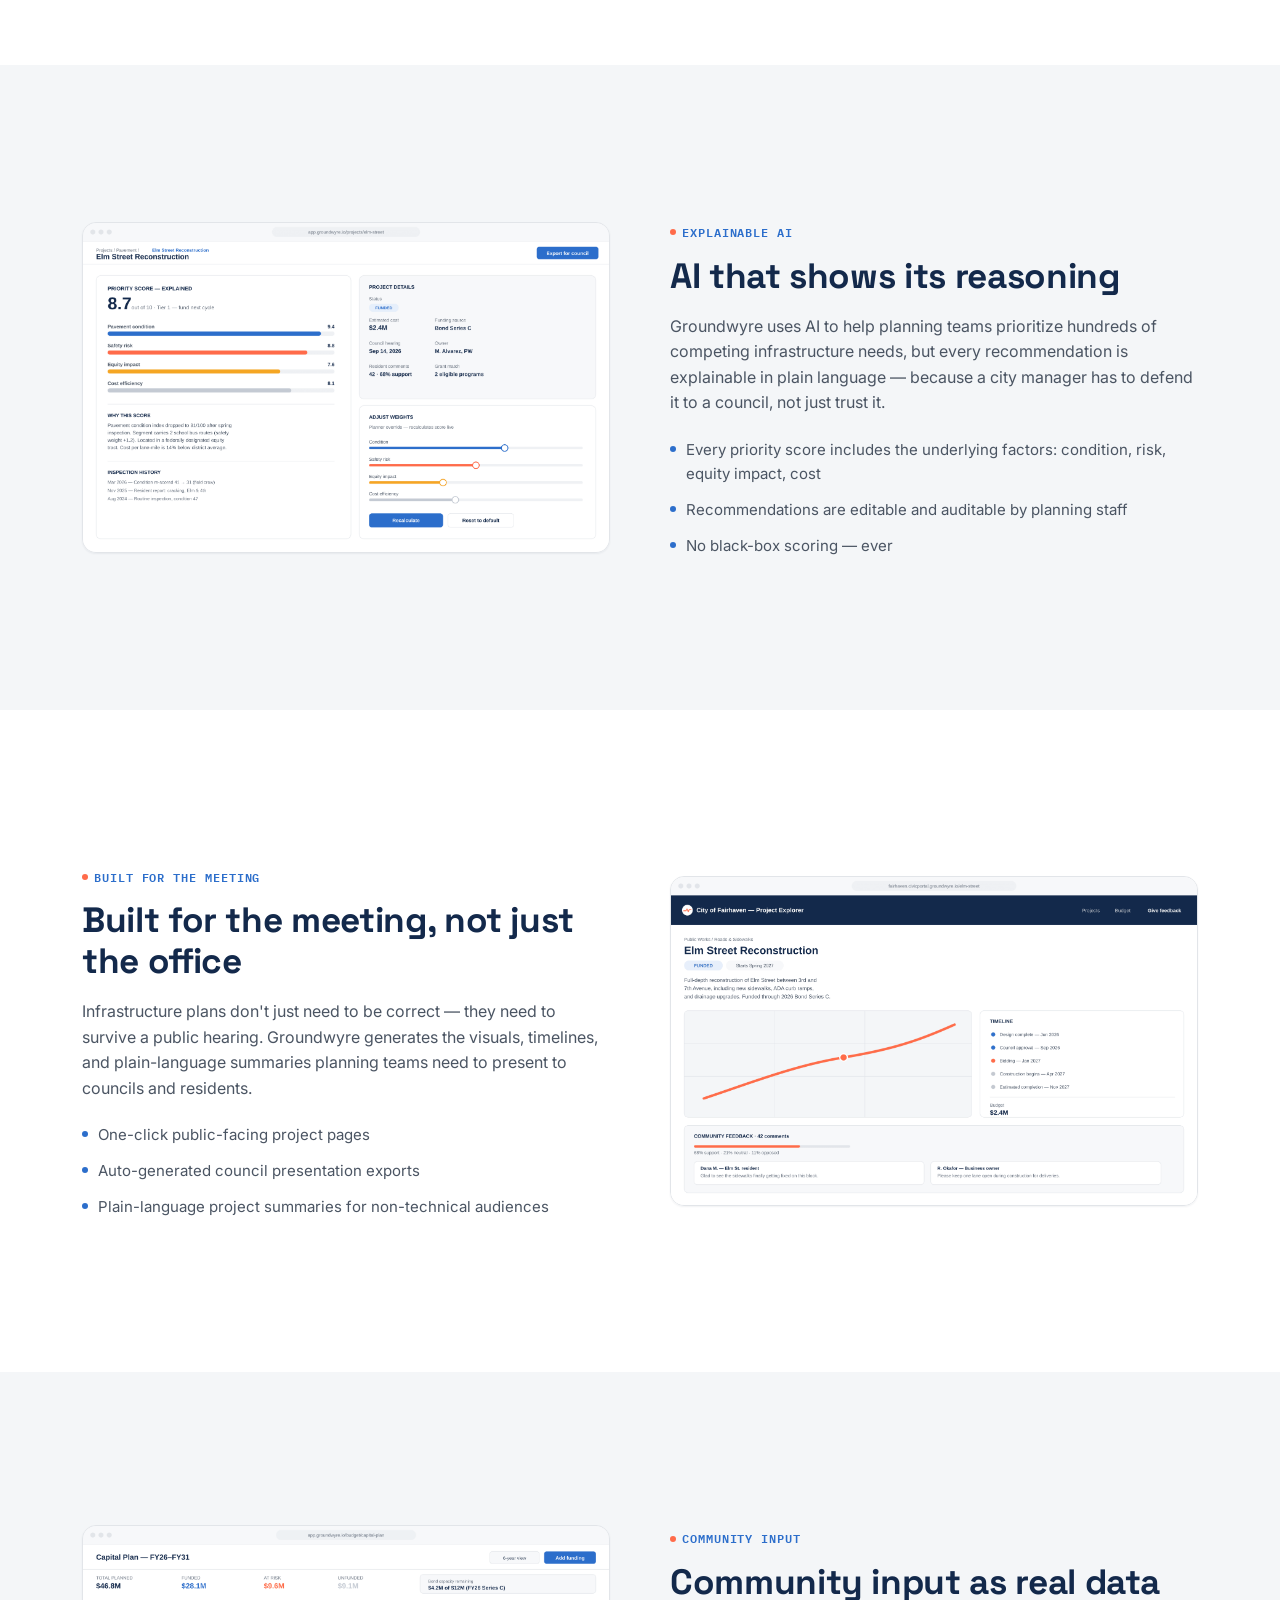
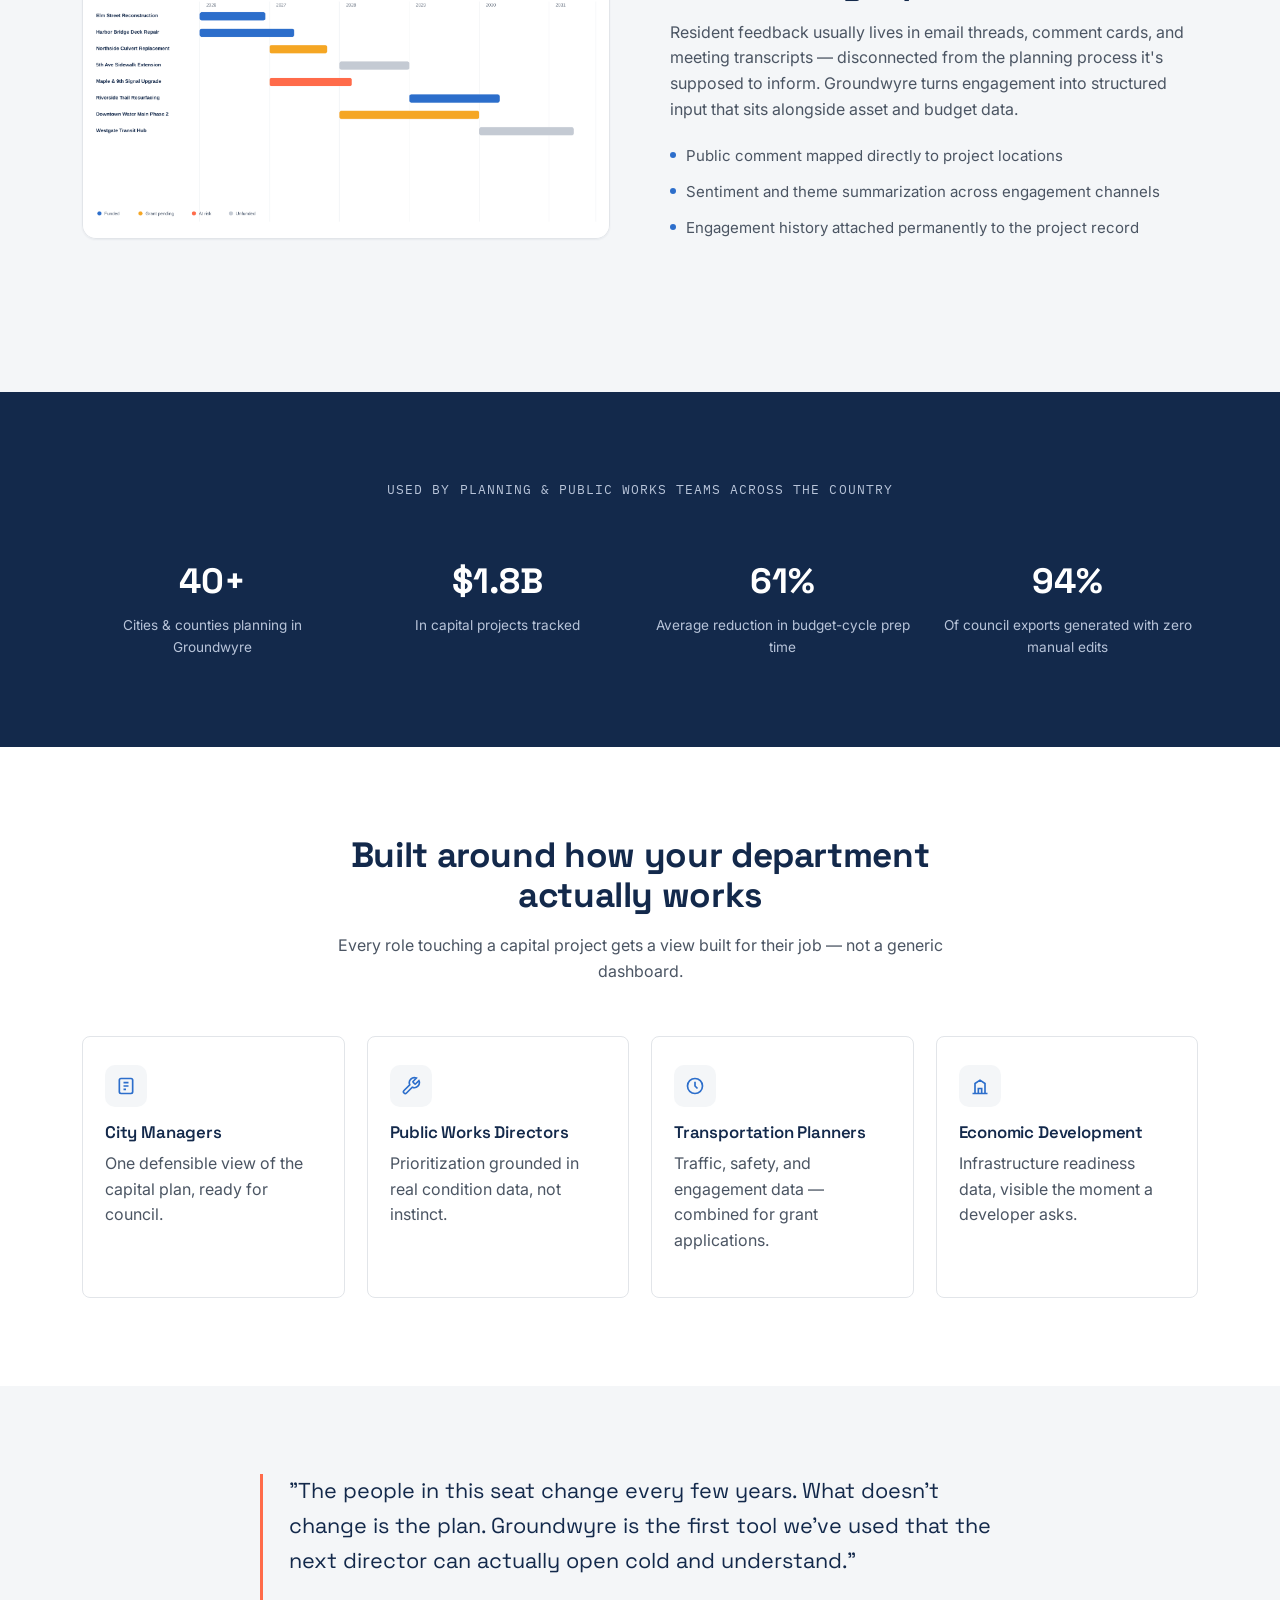
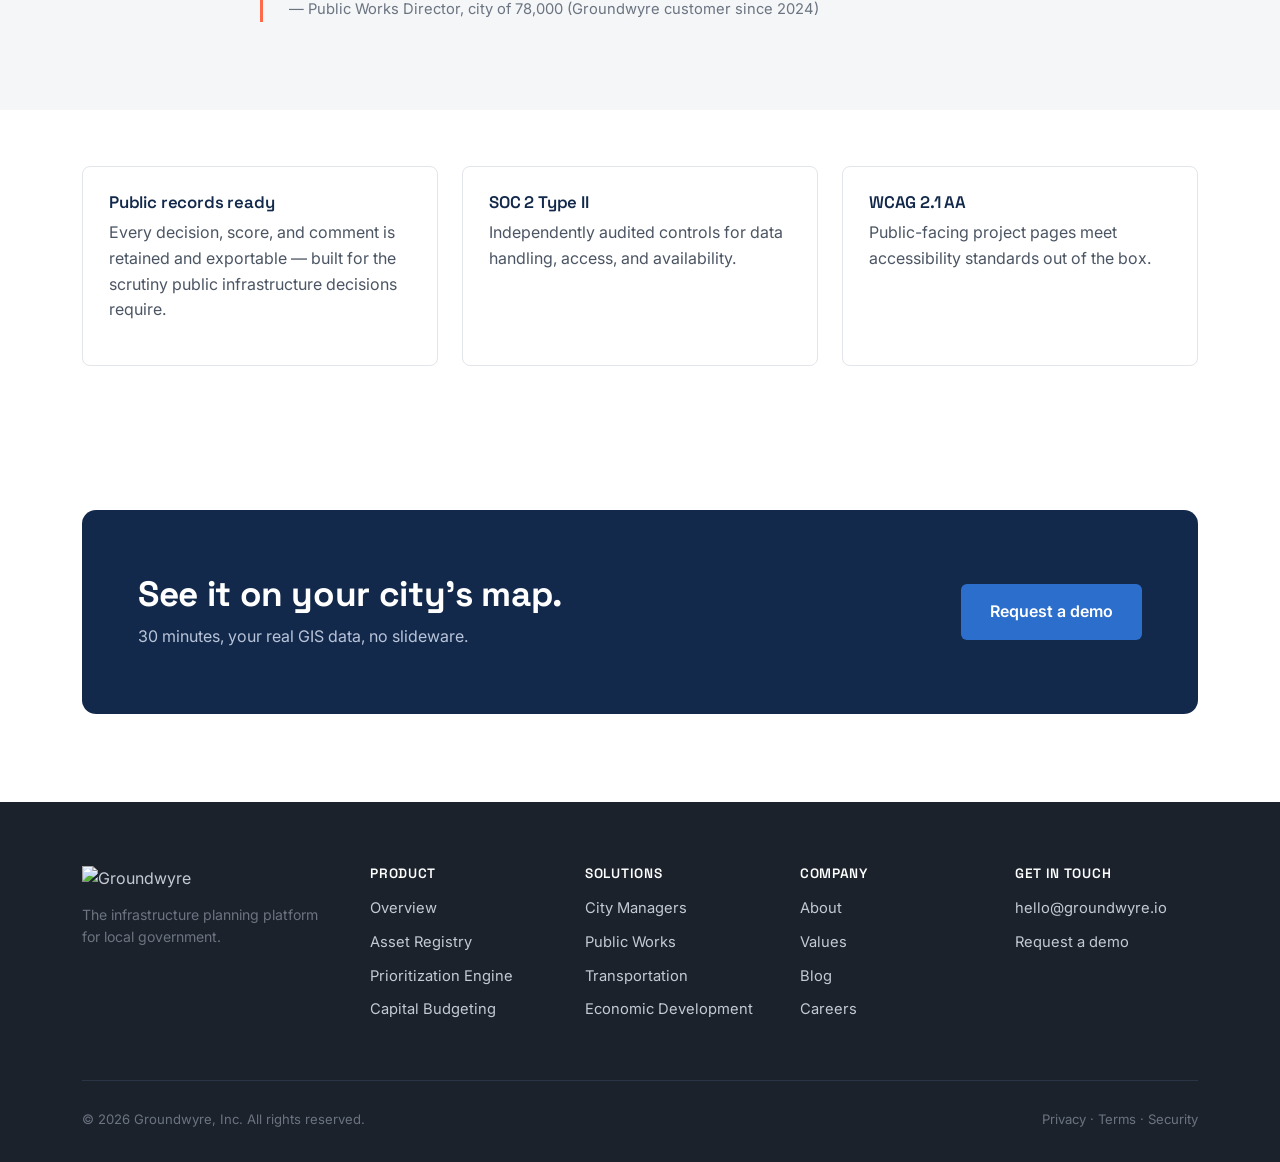
==== commit b3cdd9d6: "Add files via upload" ====
--- a/index.html
+++ b/index.html
@@ -12,9 +12,9 @@
 <meta name="description" content="Groundwyre unifies asset data, AI-assisted prioritization, and community engagement into one system of record — so infrastructure teams can plan, fund, and explain capital projects without leaving the platform.">
 <meta property="og:title" content="Groundwyre — Infrastructure Planning Platform for Local Government">
 <meta property="og:description" content="One system for asset data, AI prioritization, budgeting, and community engagement — built for city and county infrastructure teams.">
-<meta property="og:image" content="images/og-image.svg">
+<meta property="og:image" content="images/og-image.png">
 <meta property="og:type" content="website">
-<link rel="icon" href="assets/favicon.svg" type="image/svg+xml">
+<link rel="icon" href="assets/favicon.png" type="image/png">
 <link rel="preconnect" href="https://fonts.googleapis.com">
 <link href="https://fonts.googleapis.com/css2?family=Space+Grotesk:wght@500;700&family=Inter:wght@400;500;600;700&family=IBM+Plex+Mono:wght@500&display=swap" rel="stylesheet">
 <link rel="stylesheet" href="assets/styles.css">
@@ -23,7 +23,7 @@
 
 <header class="site-header">
   <div class="nav-inner">
-    <a class="brand" href="index.html"><img src="assets/logo.svg" alt="Groundwyre"></a>
+    <a class="brand" href="index.html"><img src="assets/logo.png" alt="Groundwyre"></a>
     <nav class="primary-nav">
       <a href="product.html">Product</a>
       <a href="solutions.html">Solutions</a>
@@ -51,7 +51,7 @@
       <p class="hero-note">Trusted by public works and planning teams in 40+ cities and counties.</p>
     </div>
     <div class="hero-visual">
-      <img src="images/hero-graphic.svg" alt="Abstract map of city infrastructure with a priority score panel and resident engagement panel">
+      <img src="images/hero-graphic.png" alt="Abstract map of city infrastructure with a priority score panel and resident engagement panel">
     </div>
   </div>
 </section>
@@ -161,7 +161,7 @@
         </ul>
       </div>
       <div class="pillar-visual">
-        <img src="images/screenshot-map.svg" alt="Groundwyre asset map dashboard showing color-coded road conditions and a priority project sidebar">
+        <img src="images/screenshot-map.png" alt="Groundwyre asset map dashboard showing color-coded road conditions and a priority project sidebar">
       </div>
     </div>
   </div>
@@ -172,7 +172,7 @@
   <div class="container">
     <div class="pillar">
       <div class="pillar-visual">
-        <img src="images/screenshot-prioritization.svg" alt="Groundwyre prioritization engine showing an explainable priority score breakdown for a road project">
+        <img src="images/screenshot-prioritization.png" alt="Groundwyre prioritization engine showing an explainable priority score breakdown for a road project">
       </div>
       <div class="pillar-content">
         <div class="eyebrow">Explainable AI</div>
@@ -203,7 +203,7 @@
         </ul>
       </div>
       <div class="pillar-visual">
-        <img src="images/screenshot-engagement.svg" alt="Groundwyre public engagement portal showing a resident-facing project page with timeline and comments">
+        <img src="images/screenshot-engagement.png" alt="Groundwyre public engagement portal showing a resident-facing project page with timeline and comments">
       </div>
     </div>
   </div>
@@ -214,7 +214,7 @@
   <div class="container">
     <div class="pillar">
       <div class="pillar-visual">
-        <img src="images/screenshot-budget.svg" alt="Groundwyre capital budget timeline showing multi-year funded, planned, and at-risk projects">
+        <img src="images/screenshot-budget.png" alt="Groundwyre capital budget timeline showing multi-year funded, planned, and at-risk projects">
       </div>
       <div class="pillar-content">
         <div class="eyebrow">Community input</div>
@@ -324,7 +324,7 @@
   <div class="container">
     <div class="footer-grid">
       <div>
-        <div class="footer-brand"><img src="assets/logo-white.svg" alt="Groundwyre"></div>
+        <div class="footer-brand"><img src="assets/logo-white.png" alt="Groundwyre"></div>
         <p style="color:var(--slate-500); font-size:0.88rem; max-width:240px;">The infrastructure planning platform for local government.</p>
       </div>
       <div>
